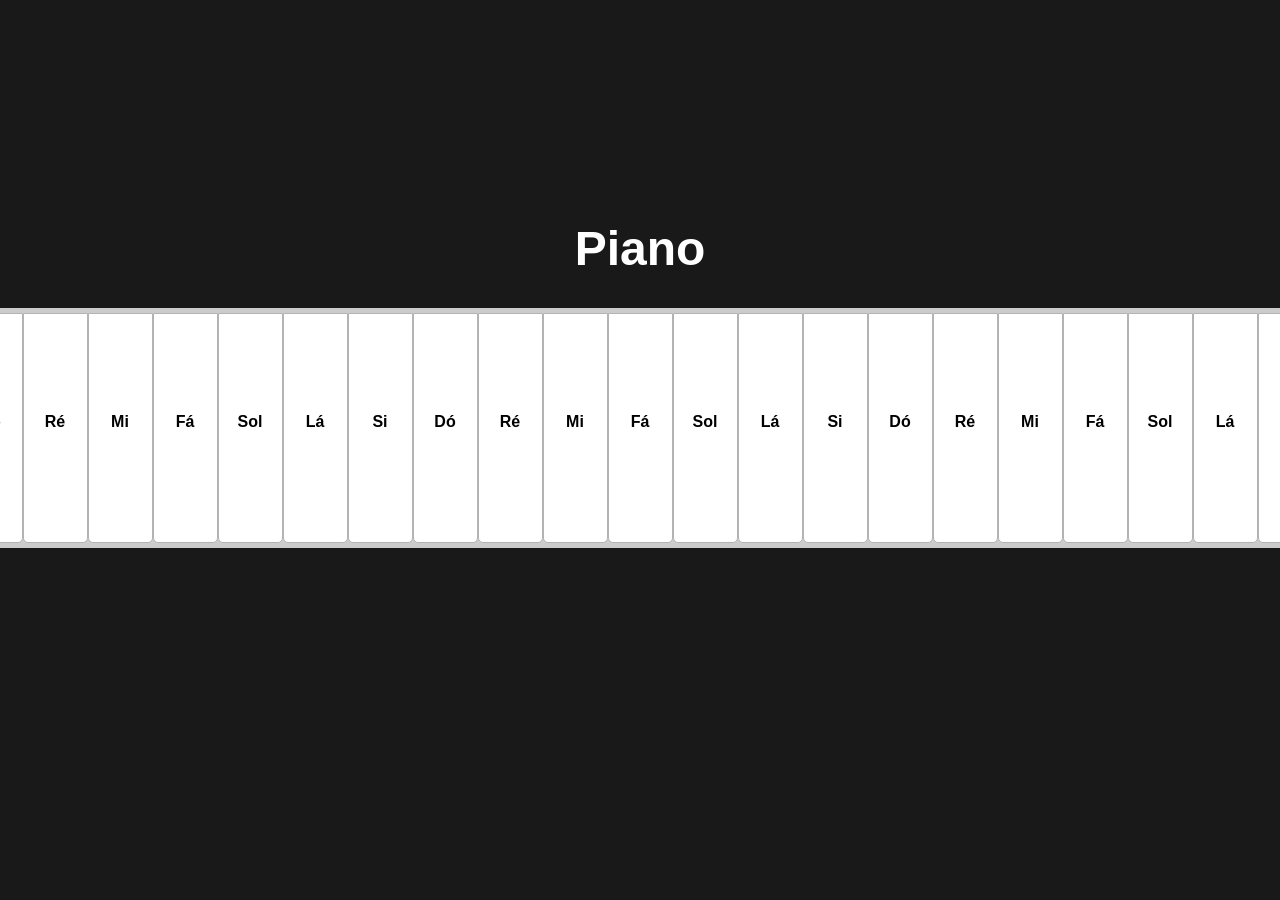
==== index.html @ 7485ec56 "Ajusta nomes dos arquivos para index, style e main" ====
<!DOCTYPE html>
<html lang="en">
<head>
    <meta charset="UTF-8">
    <meta name="viewport" content="width=device-width, initial-scale=1.0">
    <title>Piano</title>
    <link rel="stylesheet" href="style.css">
    <script src="main.js" defer></script>
</head>
<body>
    <h1>Piano</h1>
    <section class="teclado">
        <!-- 1ª Oitava (Grave) -->
        <input class="tecla" data-nota="C3" type="button" value="Dó">
        <input class="tecla" data-nota="D3" type="button" value="Ré">
        <input class="tecla" data-nota="E3" type="button" value="Mi">
        <input class="tecla" data-nota="F3" type="button" value="Fá">
        <input class="tecla" data-nota="G3" type="button" value="Sol">
        <input class="tecla" data-nota="A3" type="button" value="Lá">
        <input class="tecla" data-nota="B3" type="button" value="Si">

        <!-- 2ª Oitava (Média) -->
        <input class="tecla" data-nota="C4" type="button" value="Dó">
        <input class="tecla" data-nota="D4" type="button" value="Ré">
        <input class="tecla" data-nota="E4" type="button" value="Mi">
        <input class="tecla" data-nota="F4" type="button" value="Fá">
        <input class="tecla" data-nota="G4" type="button" value="Sol">
        <input class="tecla" data-nota="A4" type="button" value="Lá">
        <input class="tecla" data-nota="B4" type="button" value="Si">

        <!-- 3ª Oitava (Aguda) -->
        <input class="tecla" data-nota="C5" type="button" value="Dó">
        <input class="tecla" data-nota="D5" type="button" value="Ré">
        <input class="tecla" data-nota="E5" type="button" value="Mi">
        <input class="tecla" data-nota="F5" type="button" value="Fá">
        <input class="tecla" data-nota="G5" type="button" value="Sol">
        <input class="tecla" data-nota="A5" type="button" value="Lá">
        <input class="tecla" data-nota="B5" type="button" value="Si">
        
        
    </section>
    
</body>
</html>
---- style.css ----
* {
  box-sizing: border-box;
}

body {
  display: flex;
  justify-content: center;
  align-items: center;
  flex-direction: column;
  background-color: #191919;
  min-height: 80vh;
}

h1 {
  font-family: 'Montserrat', sans-serif;
  font-size: 48px;
  color: #fff;
}

.teclado {
  display: flex;
  background-color: #cccccc;
  border-radius: 6px;
  padding: 5px;
}

.tecla {
  border: 1px solid #b3b3b3;
  border-radius: 0 0 5px 5px;
  cursor: pointer;
  font-family: 'Montserrat', sans-serif;
  font-size: 1rem;
  font-weight: bold;
  height: 230px;
  width: 65px;
  background-color: #ffffff;
  color: black;
  display: flex;
  align-items: flex-end;
  justify-content: center;
  padding-bottom: 12px;
}

.tecla.ativa,
.tecla:active {
  background-color: #e0e0e0;
  outline: none;
}

.tecla:focus {
  outline: none;
}
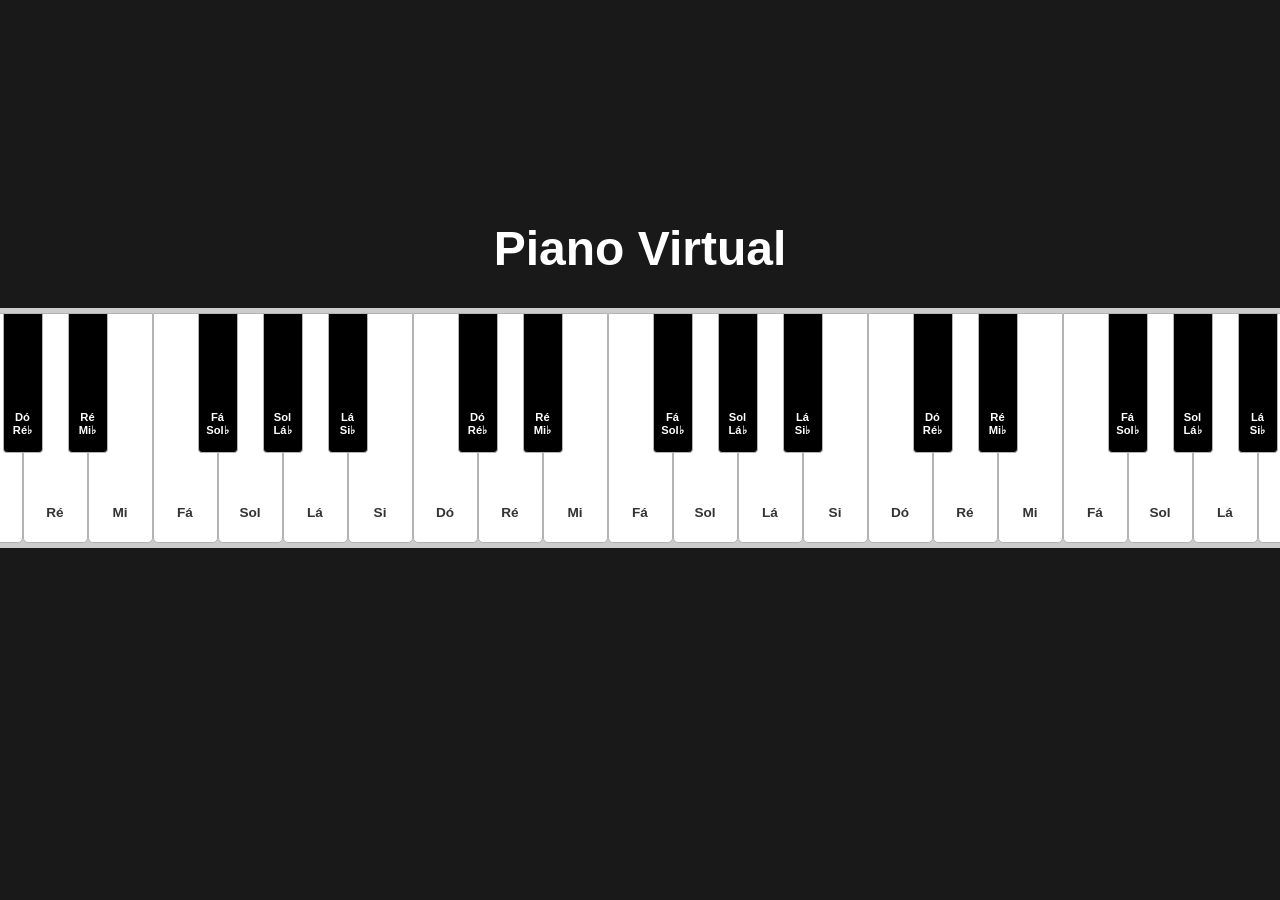
==== commit ff5c66aa: "Adiciona teclas pretas e ajusta alinhamento do texto" ====
--- a/index.html
+++ b/index.html
@@ -8,37 +8,50 @@
     <script src="main.js" defer></script>
 </head>
 <body>
-    <h1>Piano</h1>
+    <h1>Piano Virtual</h1>
     <section class="teclado">
-        <!-- 1ª Oitava (Grave) -->
-        <input class="tecla" data-nota="C3" type="button" value="Dó">
-        <input class="tecla" data-nota="D3" type="button" value="Ré">
-        <input class="tecla" data-nota="E3" type="button" value="Mi">
-        <input class="tecla" data-nota="F3" type="button" value="Fá">
-        <input class="tecla" data-nota="G3" type="button" value="Sol">
-        <input class="tecla" data-nota="A3" type="button" value="Lá">
-        <input class="tecla" data-nota="B3" type="button" value="Si">
+    <!-- 1ª Oitava (Grave) -->
+    <input class="tecla" data-nota="C3" type="button" value="Dó">
+    <input class="tecla preta" data-nota="Db3" type="button" value="Dó&#10;Ré♭">
+    <input class="tecla" data-nota="D3" type="button" value="Ré">
+    <input class="tecla preta" data-nota="Eb3" type="button" value="Ré&#10;Mi♭">
+    <input class="tecla" data-nota="E3" type="button" value="Mi">
+    <input class="tecla" data-nota="F3" type="button" value="Fá">
+    <input class="tecla preta" data-nota="Gb3" type="button" value="Fá&#10;Sol♭">
+    <input class="tecla" data-nota="G3" type="button" value="Sol">
+    <input class="tecla preta" data-nota="Ab3" type="button" value="Sol&#10;Lá♭">
+    <input class="tecla" data-nota="A3" type="button" value="Lá">
+    <input class="tecla preta" data-nota="Bb3" type="button" value="Lá&#10;Si♭">
+    <input class="tecla" data-nota="B3" type="button" value="Si">
 
-        <!-- 2ª Oitava (Média) -->
-        <input class="tecla" data-nota="C4" type="button" value="Dó">
-        <input class="tecla" data-nota="D4" type="button" value="Ré">
-        <input class="tecla" data-nota="E4" type="button" value="Mi">
-        <input class="tecla" data-nota="F4" type="button" value="Fá">
-        <input class="tecla" data-nota="G4" type="button" value="Sol">
-        <input class="tecla" data-nota="A4" type="button" value="Lá">
-        <input class="tecla" data-nota="B4" type="button" value="Si">
+    <!-- 2ª Oitava (Média) -->
+    <input class="tecla" data-nota="C4" type="button" value="Dó">
+    <input class="tecla preta" data-nota="Db4" type="button" value="Dó&#10;Ré♭">
+    <input class="tecla" data-nota="D4" type="button" value="Ré">
+    <input class="tecla preta" data-nota="Eb4" type="button" value="Ré&#10;Mi♭">
+    <input class="tecla" data-nota="E4" type="button" value="Mi">
+    <input class="tecla" data-nota="F4" type="button" value="Fá">
+    <input class="tecla preta" data-nota="Gb4" type="button" value="Fá&#10;Sol♭">
+    <input class="tecla" data-nota="G4" type="button" value="Sol">
+    <input class="tecla preta" data-nota="Ab4" type="button" value="Sol&#10;Lá♭">
+    <input class="tecla" data-nota="A4" type="button" value="Lá">
+    <input class="tecla preta" data-nota="Bb4" type="button" value="Lá&#10;Si♭">
+    <input class="tecla" data-nota="B4" type="button" value="Si">
 
-        <!-- 3ª Oitava (Aguda) -->
-        <input class="tecla" data-nota="C5" type="button" value="Dó">
-        <input class="tecla" data-nota="D5" type="button" value="Ré">
-        <input class="tecla" data-nota="E5" type="button" value="Mi">
-        <input class="tecla" data-nota="F5" type="button" value="Fá">
-        <input class="tecla" data-nota="G5" type="button" value="Sol">
-        <input class="tecla" data-nota="A5" type="button" value="Lá">
-        <input class="tecla" data-nota="B5" type="button" value="Si">
-        
-        
-    </section>
+    <!-- 3ª Oitava (Aguda) -->
+    <input class="tecla" data-nota="C5" type="button" value="Dó">
+    <input class="tecla preta" data-nota="Db5" type="button" value="Dó&#10;Ré♭">
+    <input class="tecla" data-nota="D5" type="button" value="Ré">
+    <input class="tecla preta" data-nota="Eb5" type="button" value="Ré&#10;Mi♭">
+    <input class="tecla" data-nota="E5" type="button" value="Mi">
+    <input class="tecla" data-nota="F5" type="button" value="Fá">
+    <input class="tecla preta" data-nota="Gb5" type="button" value="Fá&#10;Sol♭">
+    <input class="tecla" data-nota="G5" type="button" value="Sol">
+    <input class="tecla preta" data-nota="Ab5" type="button" value="Sol&#10;Lá♭">
+    <input class="tecla" data-nota="A5" type="button" value="Lá">
+    <input class="tecla preta" data-nota="Bb5" type="button" value="Lá&#10;Si♭">
+    <input class="tecla" data-nota="B5" type="button" value="Si">
+</section>
     
 </body>
 </html>
--- a/style.css
+++ b/style.css
@@ -19,6 +19,7 @@
 
 .teclado {
   display: flex;
+  position: relative;
   background-color: #cccccc;
   border-radius: 6px;
   padding: 5px;
@@ -29,16 +30,16 @@
   border-radius: 0 0 5px 5px;
   cursor: pointer;
   font-family: 'Montserrat', sans-serif;
-  font-size: 1rem;
+  font-size: 0.85rem;
   font-weight: bold;
   height: 230px;
   width: 65px;
   background-color: #ffffff;
-  color: black;
-  display: flex;
-  align-items: flex-end;
-  justify-content: center;
-  padding-bottom: 12px;
+  color: #333333;
+  padding-top: 180px;
+  padding-bottom: 10px;
+  white-space: pre-wrap; 
+  text-align: center;
 }
 
 .tecla.ativa,
@@ -49,4 +50,24 @@
 
 .tecla:focus {
   outline: none;
+}
+
+.tecla.preta {
+  background-color: #000000;
+  color: #ffffff;
+  height: 140px;          
+  width: 40px;           
+  margin-left: -20px;    
+  margin-right: -20px;   
+  z-index: 2;            
+  border-radius: 0 0 4px 4px;
+  font-size: 0.7rem;
+  line-height: 1.1;
+  padding-top: 90px;
+  padding-bottom: 8px;
+}
+
+.tecla.preta:active,
+.tecla.preta.ativa {
+  background-color: #333333;
 }
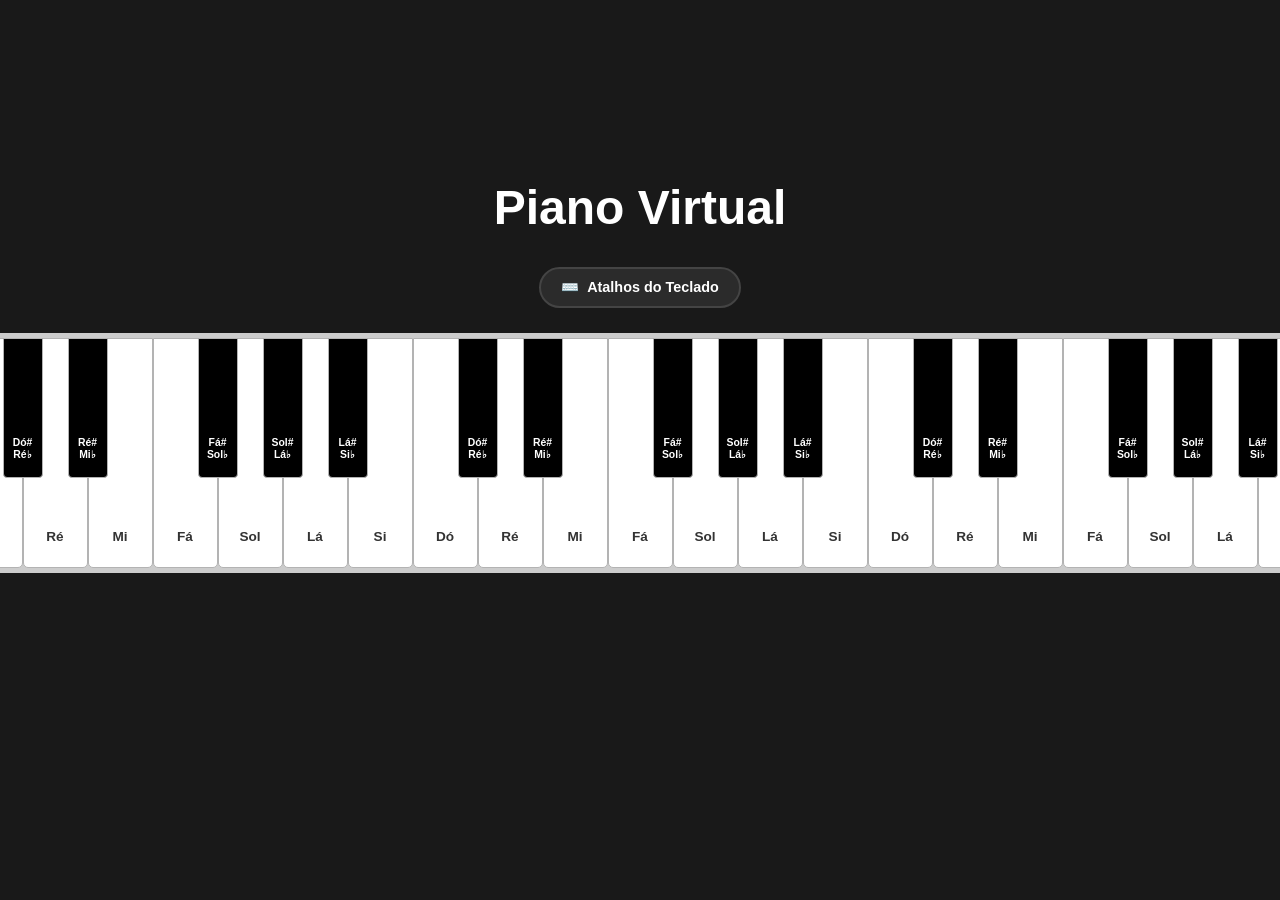
==== commit 351aa2ae: "Ajusta legendas de atalhos e ajusta física de som contínuo" ====
--- a/index.html
+++ b/index.html
@@ -9,49 +9,56 @@
 </head>
 <body>
     <h1>Piano Virtual</h1>
+    <div class="controles">
+        <button id="btn-legendas" class="btn-toggle">
+            <span class="icone">⌨️</span>
+            <span class="texto">Atalhos do Teclado</span>
+        </button>
+    </div>
+
     <section class="teclado">
-    <!-- 1ª Oitava (Grave) -->
-    <input class="tecla" data-nota="C3" type="button" value="Dó">
-    <input class="tecla preta" data-nota="Db3" type="button" value="Dó&#10;Ré♭">
-    <input class="tecla" data-nota="D3" type="button" value="Ré">
-    <input class="tecla preta" data-nota="Eb3" type="button" value="Ré&#10;Mi♭">
-    <input class="tecla" data-nota="E3" type="button" value="Mi">
-    <input class="tecla" data-nota="F3" type="button" value="Fá">
-    <input class="tecla preta" data-nota="Gb3" type="button" value="Fá&#10;Sol♭">
-    <input class="tecla" data-nota="G3" type="button" value="Sol">
-    <input class="tecla preta" data-nota="Ab3" type="button" value="Sol&#10;Lá♭">
-    <input class="tecla" data-nota="A3" type="button" value="Lá">
-    <input class="tecla preta" data-nota="Bb3" type="button" value="Lá&#10;Si♭">
-    <input class="tecla" data-nota="B3" type="button" value="Si">
+        <!-- 1ª OITAVA (GRAVE) -->
+        <button class="tecla" data-nota="C3" data-atalho="TAB">Dó</button>
+        <button class="tecla preta" data-nota="Db3" data-atalho="´">Dó#<br>Ré♭</button>
+        <button class="tecla" data-nota="D3" data-atalho="Q">Ré</button>
+        <button class="tecla preta" data-nota="Eb3" data-atalho="1">Ré#<br>Mi♭</button>
+        <button class="tecla" data-nota="E3" data-atalho="W">Mi</button>
+        <button class="tecla" data-nota="F3" data-atalho="E">Fá</button>
+        <button class="tecla preta" data-nota="Gb3" data-atalho="3">Fá#<br>Sol♭</button>
+        <button class="tecla" data-nota="G3" data-atalho="R">Sol</button>
+        <button class="tecla preta" data-nota="Ab3" data-atalho="4">Sol#<br>Lá♭</button>
+        <button class="tecla" data-nota="A3" data-atalho="T">Lá</button>
+        <button class="tecla preta" data-nota="Bb3" data-atalho="5">Lá#<br>Si♭</button>
+        <button class="tecla" data-nota="B3" data-atalho="Y">Si</button>
 
-    <!-- 2ª Oitava (Média) -->
-    <input class="tecla" data-nota="C4" type="button" value="Dó">
-    <input class="tecla preta" data-nota="Db4" type="button" value="Dó&#10;Ré♭">
-    <input class="tecla" data-nota="D4" type="button" value="Ré">
-    <input class="tecla preta" data-nota="Eb4" type="button" value="Ré&#10;Mi♭">
-    <input class="tecla" data-nota="E4" type="button" value="Mi">
-    <input class="tecla" data-nota="F4" type="button" value="Fá">
-    <input class="tecla preta" data-nota="Gb4" type="button" value="Fá&#10;Sol♭">
-    <input class="tecla" data-nota="G4" type="button" value="Sol">
-    <input class="tecla preta" data-nota="Ab4" type="button" value="Sol&#10;Lá♭">
-    <input class="tecla" data-nota="A4" type="button" value="Lá">
-    <input class="tecla preta" data-nota="Bb4" type="button" value="Lá&#10;Si♭">
-    <input class="tecla" data-nota="B4" type="button" value="Si">
+        <!-- 2ª OITAVA (MÉDIA) -->
+        <button class="tecla" data-nota="C4" data-atalho="U">Dó</button>
+        <button class="tecla preta" data-nota="Db4" data-atalho="7">Dó#<br>Ré♭</button>
+        <button class="tecla" data-nota="D4" data-atalho="I">Ré</button>
+        <button class="tecla preta" data-nota="Eb4" data-atalho="8">Ré#<br>Mi♭</button>
+        <button class="tecla" data-nota="E4" data-atalho="O">Mi</button>
+        <button class="tecla" data-nota="F4" data-atalho="P">Fá</button>
+        <button class="tecla preta" data-nota="Gb4" data-atalho="0">Fá#<br>Sol♭</button>
+        <button class="tecla" data-nota="G4" data-atalho="[">Sol</button>
+        <button class="tecla preta" data-nota="Ab4" data-atalho="-">Sol#<br>Lá♭</button>
+        <button class="tecla" data-nota="A4" data-atalho="]">Lá</button>
+        <button class="tecla preta" data-nota="Bb4" data-atalho="=">Lá#<br>Si♭</button>
+        <button class="tecla" data-nota="B4" data-atalho="\">Si</button>
 
-    <!-- 3ª Oitava (Aguda) -->
-    <input class="tecla" data-nota="C5" type="button" value="Dó">
-    <input class="tecla preta" data-nota="Db5" type="button" value="Dó&#10;Ré♭">
-    <input class="tecla" data-nota="D5" type="button" value="Ré">
-    <input class="tecla preta" data-nota="Eb5" type="button" value="Ré&#10;Mi♭">
-    <input class="tecla" data-nota="E5" type="button" value="Mi">
-    <input class="tecla" data-nota="F5" type="button" value="Fá">
-    <input class="tecla preta" data-nota="Gb5" type="button" value="Fá&#10;Sol♭">
-    <input class="tecla" data-nota="G5" type="button" value="Sol">
-    <input class="tecla preta" data-nota="Ab5" type="button" value="Sol&#10;Lá♭">
-    <input class="tecla" data-nota="A5" type="button" value="Lá">
-    <input class="tecla preta" data-nota="Bb5" type="button" value="Lá&#10;Si♭">
-    <input class="tecla" data-nota="B5" type="button" value="Si">
-</section>
+        <!-- 3ª OITAVA (AGUDA) -->
+        <button class="tecla" data-nota="C5" data-atalho="DEL">Dó</button>
+        <button class="tecla preta" data-nota="Db5" data-atalho="INS">Dó#<br>Ré♭</button>
+        <button class="tecla" data-nota="D5" data-atalho="END">Ré</button>
+        <button class="tecla preta" data-nota="Eb5" data-atalho="Home">Ré#<br>Mi♭</button>
+        <button class="tecla" data-nota="E5" data-atalho="PD">Mi</button>
+        <button class="tecla" data-nota="F5" data-atalho="N7">Fá</button>
+        <button class="tecla preta" data-nota="Gb5" data-atalho="NLK">Fá#<br>Sol♭</button>
+        <button class="tecla" data-nota="G5" data-atalho="N8">Sol</button>
+        <button class="tecla preta" data-nota="Ab5" data-atalho="N/">Sol#<br>Lá♭</button>
+        <button class="tecla" data-nota="A5" data-atalho="N9">Lá</button>
+        <button class="tecla preta" data-nota="Bb5" data-atalho="N*">Lá#<br>Si♭</button>
+        <button class="tecla" data-nota="B5" data-atalho="N+">Si</button>
+    </section>
     
 </body>
 </html>
--- a/style.css
+++ b/style.css
@@ -9,12 +9,46 @@
   flex-direction: column;
   background-color: #191919;
   min-height: 80vh;
+  margin: 0;
+  font-family: 'Montserrat', sans-serif;
+  user-select: none;
 }
 
 h1 {
   font-family: 'Montserrat', sans-serif;
   font-size: 48px;
   color: #fff;
+}
+
+.controles {
+  margin-bottom: 25px;
+}
+
+.btn-toggle {
+  background-color: #2b2b2b;
+  color: #ffffff;
+  border: 2px solid #444444;
+  padding: 10px 20px;
+  border-radius: 25px;
+  font-size: 0.9rem;
+  font-weight: bold;
+  cursor: pointer;
+  display: flex;
+  align-items: center;
+  gap: 8px;
+  transition: all 0.2s ease;
+}
+
+.btn-toggle:hover {
+  background-color: #383838;
+  border-color: #00d2ff;
+}
+
+.btn-toggle.ativo {
+  background-color: #00d2ff;
+  color: #000000;
+  border-color: #00d2ff;
+  box-shadow: 0 0 12px rgba(0, 210, 255, 0.4);
 }
 
 .teclado {
@@ -26,6 +60,7 @@
 }
 
 .tecla {
+  position: relative;
   border: 1px solid #b3b3b3;
   border-radius: 0 0 5px 5px;
   cursor: pointer;
@@ -40,6 +75,7 @@
   padding-bottom: 10px;
   white-space: pre-wrap; 
   text-align: center;
+  line-height: 1.1;
 }
 
 .tecla.ativa,
@@ -61,7 +97,7 @@
   margin-right: -20px;   
   z-index: 2;            
   border-radius: 0 0 4px 4px;
-  font-size: 0.7rem;
+  font-size: 0.65rem;
   line-height: 1.1;
   padding-top: 90px;
   padding-bottom: 8px;
@@ -70,4 +106,44 @@
 .tecla.preta:active,
 .tecla.preta.ativa {
   background-color: #333333;
+}
+
+/* --- LEGENDAS DAS TECLAS (BADGES) --- */
+/* Ocultas por padrão */
+.tecla::before {
+  content: attr(data-atalho);
+  position: absolute;
+  top: 8px;
+  left: 50%;
+  transform: translateX(-50%);
+  background-color: #00d2ff;
+  color: #000000;
+  font-size: 0.65rem;
+  font-weight: 800;
+  padding: 2px 4px;
+  border-radius: 3px;
+  opacity: 0;
+  pointer-events: none;
+  transition: opacity 0.2s ease, transform 0.2s ease;
+  max-width: 90%;
+  white-space: nowrap;
+  overflow: hidden;
+  text-overflow: ellipsis;
+}
+
+.tecla.preta::before {
+  top: 6px;
+  background-color: #ff0000; /* Destaque amarelo para a tecla preta */
+  font-size: 0.6rem;
+  padding: 2px 2px;
+  max-width: 95%;
+}
+
+/* Exibe as legendas quando o teclado tiver a classe .mostrar-legendas */
+.teclado.mostrar-legendas .tecla::before {
+  opacity: 1;
+}
+
+.tecla.preta {
+  z-index: 5;
 }
